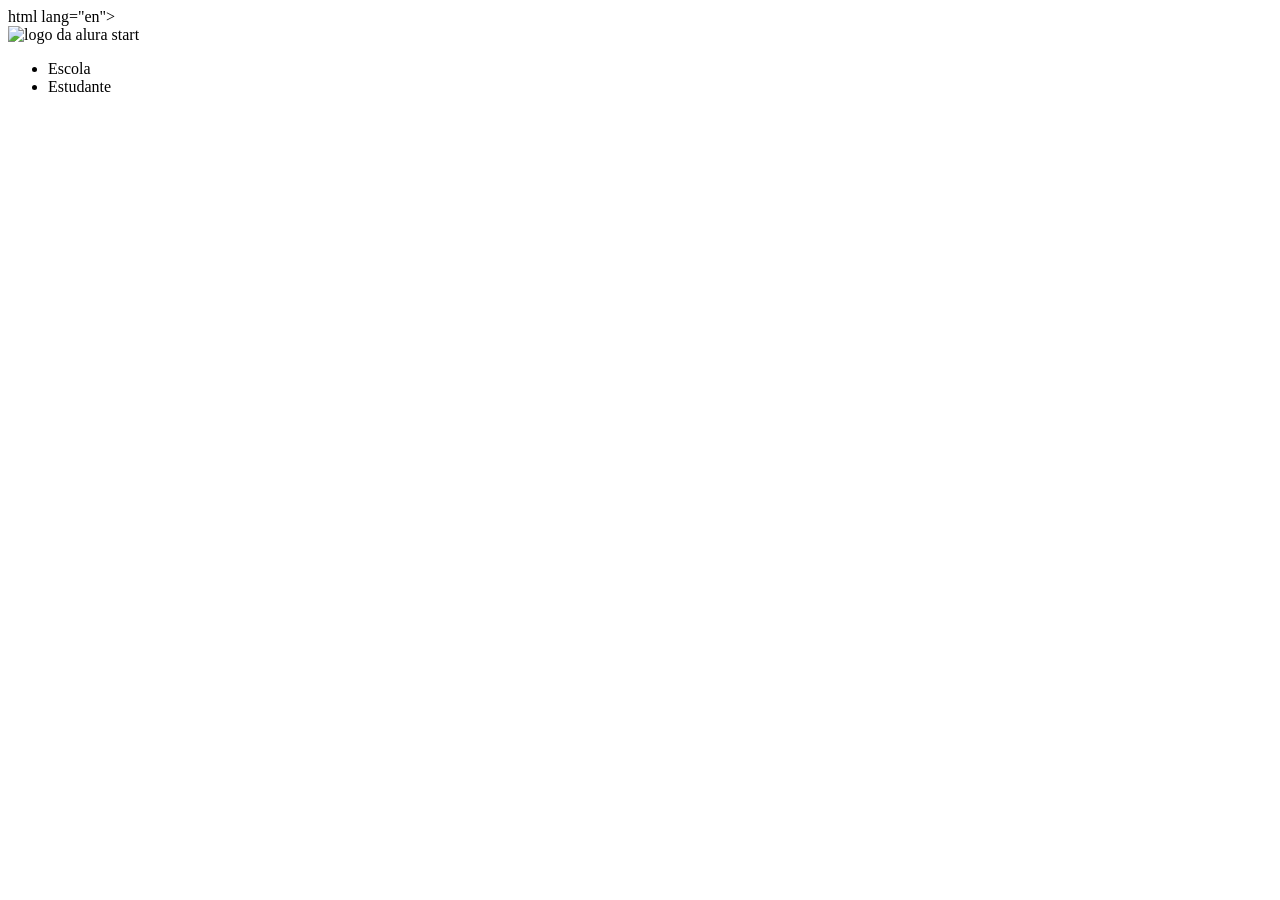
==== index.html @ dde352ac "Add files via upload" ====
html lang="en">
<head>
    <meta charset="UTF-8">
    <meta http-equiv="X-UA-Compatible" content="IE=edge">
    <meta name="viewport" content="width=device-width, initial-scale=1.0">
    <title>Document</title>
    <link rel="stylesheet" href="style.css">
</head>
<body>
    <header class="cabecalho">
        <img class="cabecalho-imagem" src="imagens.jpeg logo.png" alt="logo da alura start">
        <ul class="cabecalho-lista">
            <li class="cabecalho-lista-item">Escola</li>
            <li class="cabecalho-lista-item">Estudante</li>
        </ul>
    </header>
</body>
</html>
---- style.css ----
<html lang="en">
<head>
    <meta charset="UTF-8">
    <meta http-equiv="X-UA-Compatible" content="IE=edge">
    <meta name="viewport" content="width=device-width, initial-scale=1.0">
    <title>Document</title>
    <link rel="stylesheet" href="style.css">
</head>
<body>
    <header class="cabecalho">
        <img class="cabecalho-imagem" src="imagens.jpeg logo.png" alt="logo da alura start">
        <ul class="cabecalho-lista">
            <li class="cabecalho-lista-item">Escola</li>
            <li class="cabecalho-lista-item">Estudante</li>
        </ul>
    </header>
</body>
</html>
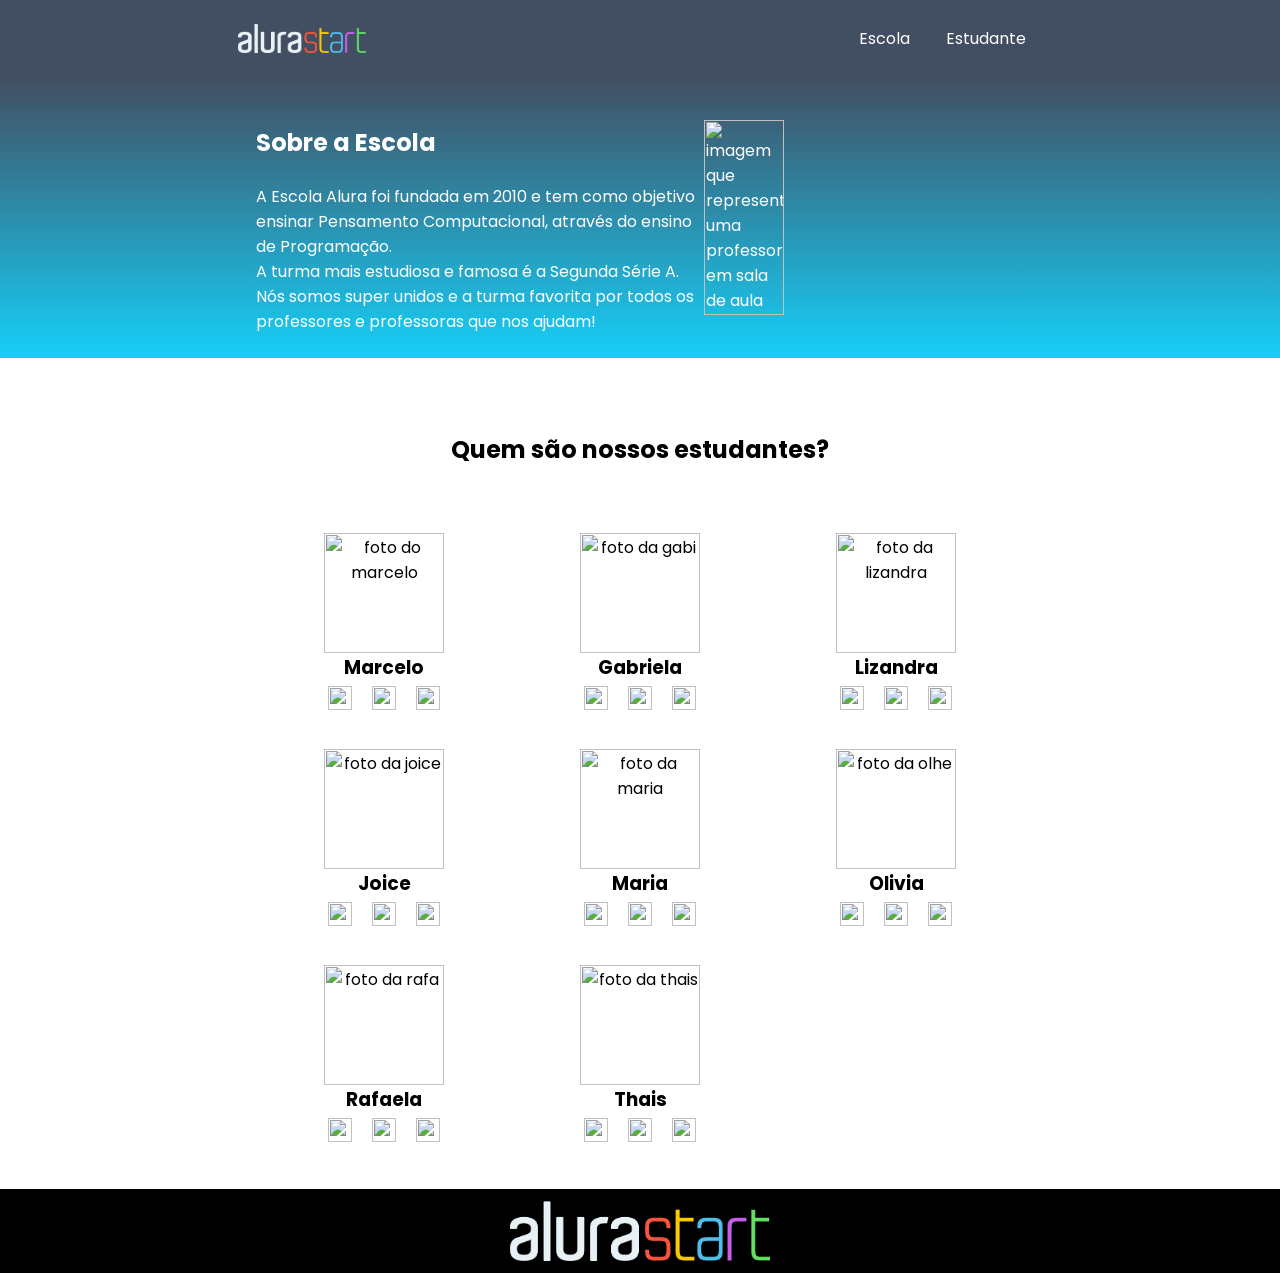
==== commit 1c8c0e78: "Add files via upload" ====
--- a/index.html
+++ b/index.html
@@ -1,18 +1,100 @@
-html lang="en">
+
+<html lang="en">
 <head>
     <meta charset="UTF-8">
     <meta http-equiv="X-UA-Compatible" content="IE=edge">
     <meta name="viewport" content="width=device-width, initial-scale=1.0">
-    <title>Document</title>
+    <title>Equipe Alura Start</title>
     <link rel="stylesheet" href="style.css">
+    <link rel="preconnect" href="https://fonts.googleapis.com">
+    <link rel="preconnect" href="https://fonts.gstatic.com" crossorigin>
+    <link href="https://fonts.googleapis.com/css2?family=Poppins&display=swap" rel="stylesheet">
 </head>
 <body>
     <header class="cabecalho">
-        <img class="cabecalho-imagem" src="imagens.jpeg logo.png" alt="logo da alura start">
+        <img class="cabecalho-imagem" src="image.png" alt="logo da alura start">
         <ul class="cabecalho-lista">
             <li class="cabecalho-lista-item">Escola</li>
             <li class="cabecalho-lista-item">Estudante</li>
         </ul>
     </header>
+    <section class="escola">
+        <div class="escola-div-conteudo">
+            <h2 class="escola-titulo">Sobre a Escola</h2>
+            <p class="escola-texto-um">A Escola Alura foi fundada em 2010 e tem como objetivo ensinar Pensamento Computacional, através do ensino de  Programação.</p>
+            <p class="escola-texto-dois">A turma mais estudiosa e famosa é a Segunda Série A. Nós somos super unidos e a turma favorita por todos os professores e professoras que nos ajudam!</p>
+        </div>
+        <img class="escola-imagem" src="Formula-bro.png" alt="imagem que representa uma professora em sala de aula">
+    </section>
+    <section class="estudante">
+        <h2 class="estudante-titulo">Quem são nossos estudantes?</h2>
+        <div class="estudante-todos">
+        <span></span>
+        <div class="estudante-div">
+            <img class="estudante-imagem" src="Marcelo.jpeg" alt="foto do marcelo">
+            <h3 class="estudante-nome">Marcelo</h3>
+            <a href="https://github.com/marcelopaludetto"><img class="estudante-icone" src="github.png" alt="icone github"></a>
+            <a href="https://linkedin.com/marcelopaludetto"><img class="estudante-icone" src="linkedin.png" alt="icone linkedin"></a>
+            <a href="https://instagram.com/marcelopaludetto"><img class="estudante-icone" src="instagram.png" alt="icone instagram"></a>
+        </div>
+        <div class="estudante-div">
+            <img class="estudante-imagem" src="Gabi.jpg" alt="foto da gabi">
+            <h3 class="estudante-nome">Gabriela</h3>
+            <a href="https://github.com/GabrielaM-L"><img class="estudante-icone" src="github.png" alt="icone github"></a>
+            <a href="https://www.linkedin.com/in/gabriela-marcomini-de-lima/"><img class="estudante-icone" src="linkedin.png" alt="icone linkedin"></a>
+            <a href="https://www.instagram.com/gabriela_marcomini/"><img class="estudante-icone" src="instagram.png" alt="icone instagram"></a>
+        </div>
+        <div class="estudante-div">
+            <img class="estudante-imagem" src="Liz.jpg" alt="foto da lizandra">
+            <h3 class="estudante-nome">Lizandra</h3>
+            <a href="https://github.com/LizandraDuarte40"><img class="estudante-icone" src="github.png" alt="icone github"></a>
+            <a href="https://www.linkedin.com/in/lizandrarlm-duarte/"><img class="estudante-icone" src="linkedin.png" alt="icone linkedin"></a>
+            <a href="https://www.instagram.com/lizandrarlm"><img class="estudante-icone" src="instagram.png" alt="icone instagram"></a>
+        </div>
+        <span></span>
+        <span></span>
+        <div class="estudante-div">
+            <img class="estudante-imagem" src="Joice.jpg" alt="foto da joice">
+            <h3 class="estudante-nome">Joice</h3>
+            <a href="https://github.com/JoiceAlura"><img class="estudante-icone" src="github.png" alt="icone github"></a>
+            <a href="https://www.linkedin.com/in/joicebarbaresco/"><img class="estudante-icone" src="linkedin.png" alt="icone linkedin"></a>
+            <a href="https://www.instagram.com/joicebarbaresco/"><img class="estudante-icone" src="instagram.png" alt="icone instagram"></a>
+        </div>
+        <div class="estudante-div">
+            <img class="estudante-imagem" src="Maria.jpg" alt="foto da maria">
+            <h3 class="estudante-nome">Maria</h3>
+            <a href="https://github.com/MagePSR"><img class="estudante-icone" src="github.png" alt="icone github"></a>
+            <a href="https://www.linkedin.com/in/mariageovanna"><img class="estudante-icone" src="linkedin.png" alt="icone linkedin"></a>
+            <a href="https://www.instagram.com/magpsr/"><img class="estudante-icone" src="instagram.png" alt="icone instagram"></a>
+        </div>
+        <div class="estudante-div">
+            <img class="estudante-imagem" src="Olivia.jpg" alt="foto da olhe">
+            <h3 class="estudante-nome">Olivia</h3>
+            <img class="estudante-icone" src="github.png" alt="icone github">
+            <a href="https://www.linkedin.com/in/olhe/"><img class="estudante-icone" src="linkedin.png" alt="icone linkedin"></a>
+            <a href="https://github.com/olhe12"><img class="estudante-icone" src="instagram.png" alt="icone instagram"></a>
+        </div>
+        <span></span>
+        <span></span>
+        <div class="estudante-div">
+            <img class="estudante-imagem" src="Rafa.jpg" alt="foto da rafa">
+            <h3 class="estudante-nome">Rafaela</h3>
+            <a href="https://github.com/rafaelamunhoz12"><img class="estudante-icone" src="github.png" alt="icone github"></a>
+            <a href="http://linkedin.com/in/rafaela-felix-munhoz-oliveira-02160a10a"><img class="estudante-icone" src="linkedin.png" alt="icone linkedin"></a>
+            <a href="https://www.instagram.com/rafafmo/"><img class="estudante-icone" src="instagram.png" alt="icone instagram"></a>
+        </div>
+        <div class="estudante-div">
+            <img class="estudante-imagem" src="Thais.jpg" alt="foto da thais">
+            <h3 class="estudante-nome">Thais</h3>
+            <a href="https://github.com/Thaispianucci"><img class="estudante-icone" src="github.png" alt="icone github"></a>
+            <a href="https://www.linkedin.com/in/thais-pianucci-benedicto-54a9a416/"><img class="estudante-icone" src="linkedin.png" alt="icone linkedin"></a>
+            <a href="https://www.instagram.com/thaispianucci/"><img class="estudante-icone" src="instagram.png" alt="icone instagram"></a>
+        </div>
+
+    </div>
+    </section>
+    <footer class="rodape">
+        <img class="rodape-imagem"src="image.png" alt="logo da alura start">
+    </footer>
 </body>
 </html>
--- a/style.css
+++ b/style.css
@@ -1,18 +1,220 @@
-<html lang="en">
-<head>
-    <meta charset="UTF-8">
-    <meta http-equiv="X-UA-Compatible" content="IE=edge">
-    <meta name="viewport" content="width=device-width, initial-scale=1.0">
-    <title>Document</title>
-    <link rel="stylesheet" href="style.css">
-</head>
-<body>
-    <header class="cabecalho">
-        <img class="cabecalho-imagem" src="imagens.jpeg logo.png" alt="logo da alura start">
-        <ul class="cabecalho-lista">
-            <li class="cabecalho-lista-item">Escola</li>
-            <li class="cabecalho-lista-item">Estudante</li>
-        </ul>
-    </header>
-</body>
-</html>
+header {
+    background-color: #424E61;
+    color: white;
+}
+*{
+    margin: 0;
+    padding: 0;
+}
+
+.cabecalho {
+    background-color: #424E61;
+    color: white;
+    display: flex;
+    justify-content: space-around;
+    align-items: center;
+    padding: 24px 0;
+}
+
+.cabecalho-imagem{
+    width: 20%;
+}
+
+.cabecalho-lista-item{
+    display: inline-block;
+    margin: 0 16px;
+    font-size: 24px;
+}
+* {
+    margin: 0;
+    padding: 0;
+}
+
+.cabecalho {
+    background-color: #424E61;
+    color: white;
+    display: flex;
+    justify-content: space-around;
+    align-items: center;
+    padding: 24px 0;
+}
+
+.cabecalho-imagem{
+    width: 15%;
+}
+
+.cabecalho-lista-item{
+    display: inline-block;
+    margin: 0 16px;
+    font-size: 20px;
+}
+
+.escola-imagem{
+    width: 25%;
+}
+
+.escola{
+    background-image: linear-gradient(#424E61,#16CFF8);
+    color:white;
+    display: flex;
+    justify-content: center;
+    align-items: center;
+    padding: 24px 0;
+}
+
+.escola-div-conteudo{
+    width: 35%;
+}
+.escola-titulo{
+    padding: 24px 0;
+}
+*{
+    margin: 0;
+    padding: 0;
+}
+body {
+    font-family: 'Poppins', sans-serif;
+}
+.cabecalho {
+    background-color: #424E61;
+    color: white;
+    display: flex;
+    justify-content: space-around;
+    align-items: center;
+    padding: 24px 0;
+}
+
+.cabecalho-imagem{
+    width: 10%;
+}
+
+.cabecalho-lista-item{
+    display: inline-block;
+    margin: 0 16px;
+    font-size: 16px;
+}
+
+.escola-imagem{
+    width: 25%;
+}
+
+.escola{
+    background-image: linear-gradient(#424E61,#16CFF8);
+    color:white;
+    display: flex;
+    justify-content: center;
+    align-items: center;
+    padding: 24px 0;
+}
+
+.escola-div-conteudo{
+    width: 35%;
+}
+
+
+.escola-titulo{
+    padding: 24px 0;
+}
+
+.estudante{
+    padding: 24px 0;
+}
+.estudante-imagem{
+    width: 120px;
+}
+
+.estudante-icone{
+    width: 24px;
+    padding: 4px 8px;
+}
+
+.estudante-div{
+    text-align: center;
+    padding: 16px 0;
+}
+*{
+    margin: 0;
+    padding: 0;
+}
+body {
+    font-family: 'Poppins', sans-serif;
+}
+.cabecalho {
+    background-color: #424E61;
+    color: white;
+    display: flex;
+    justify-content: space-around;
+    align-items: center;
+    padding: 24px 0;
+}
+
+.cabecalho-imagem{
+    width: 10%;
+}
+
+.cabecalho-lista-item{
+    display: inline-block;
+    margin: 0 16px;
+    font-size: 16px;
+}
+
+.escola-imagem{
+    width: 25%;
+}
+
+.escola{
+    background-image: linear-gradient(#424E61,#16CFF8);
+    color:white;
+    display: flex;
+    justify-content: center;
+    align-items: center;
+    padding: 24px 0;
+}
+
+.escola-div-conteudo{
+    width: 35%;
+}
+
+
+.escola-titulo{
+    padding: 24px 0;
+}
+
+.estudante{
+    padding: 24px 0;
+}
+.estudante-imagem{
+    width: 120px;
+}
+
+.estudante-icone{
+    width: 24px;
+    padding: 4px 8px;
+}
+
+.estudante-div{
+    text-align: center;
+    padding: 16px 0;
+}
+
+.estudante-titulo{
+    text-align: center;
+    padding: 50px 0;
+}
+
+.estudante-todos{
+    display: grid;
+    grid-template-columns: 20% 20% 20% 20% 20%;
+}
+
+.rodape{
+    background-color: black;
+    text-align: center;
+}
+
+.rodape-imagem{
+    height: 60px;
+    padding: 12px 0;
+   
+}
+
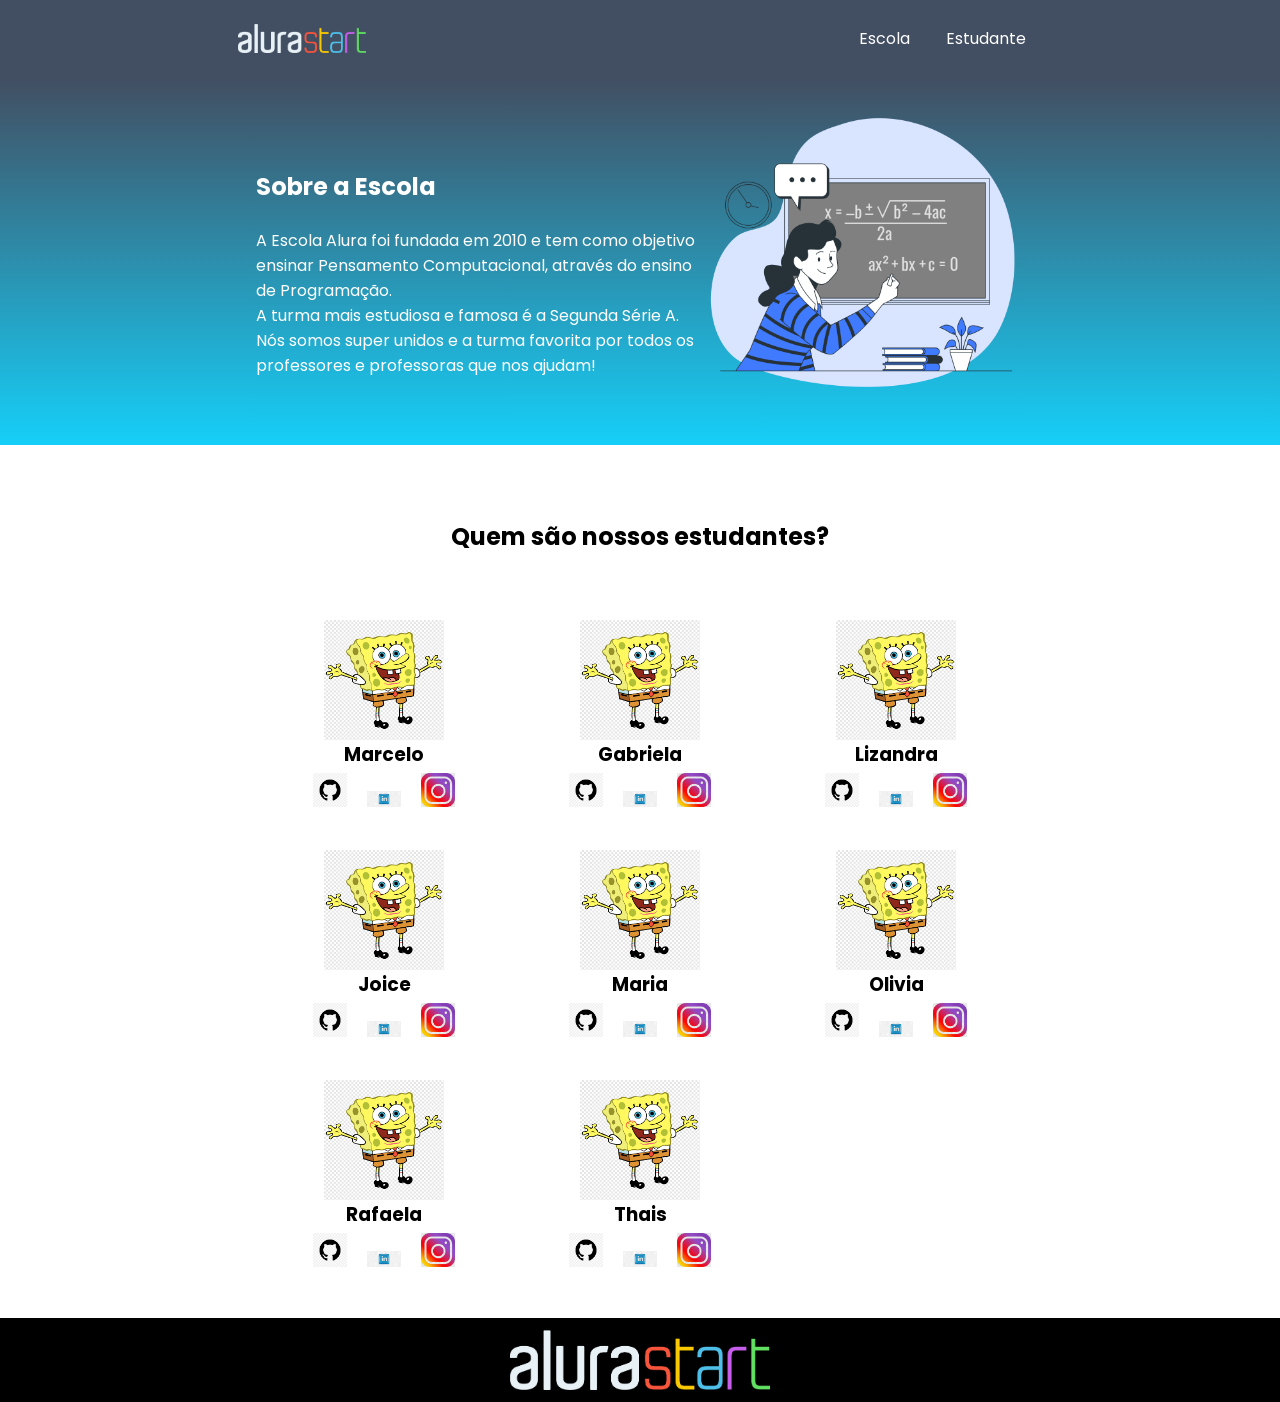
==== commit baf99fdc: "Add files via upload" ====
--- a/index.html
+++ b/index.html
@@ -24,71 +24,71 @@
             <p class="escola-texto-um">A Escola Alura foi fundada em 2010 e tem como objetivo ensinar Pensamento Computacional, através do ensino de  Programação.</p>
             <p class="escola-texto-dois">A turma mais estudiosa e famosa é a Segunda Série A. Nós somos super unidos e a turma favorita por todos os professores e professoras que nos ajudam!</p>
         </div>
-        <img class="escola-imagem" src="Formula-bro.png" alt="imagem que representa uma professora em sala de aula">
+        <img class="escola-imagem" src="image copy.png" alt="imagem que representa uma professora em sala de aula">
     </section>
     <section class="estudante">
         <h2 class="estudante-titulo">Quem são nossos estudantes?</h2>
         <div class="estudante-todos">
         <span></span>
         <div class="estudante-div">
-            <img class="estudante-imagem" src="Marcelo.jpeg" alt="foto do marcelo">
+            <img class="estudante-imagem" src="download.png" alt="foto do marcelo">
             <h3 class="estudante-nome">Marcelo</h3>
-            <a href="https://github.com/marcelopaludetto"><img class="estudante-icone" src="github.png" alt="icone github"></a>
-            <a href="https://linkedin.com/marcelopaludetto"><img class="estudante-icone" src="linkedin.png" alt="icone linkedin"></a>
-            <a href="https://instagram.com/marcelopaludetto"><img class="estudante-icone" src="instagram.png" alt="icone instagram"></a>
+            <a href="https://github.com/marcelopaludetto"><img class="estudante-icone" src="download (1).png" alt="icone github"></a>
+            <a href="https://linkedin.com/marcelopaludetto"><img class="estudante-icone" src="png-transparent-linkedin-communication-linkedin-corporation-corporation-3d-linkedin-3d-linkedin-logo-3d-icon.png" alt="icone linkedin"></a>
+            <a href="https://instagram.com/marcelopaludetto"><img class="estudante-icone" src="gratis-png-instagram.png" alt="icone instagram"></a>
         </div>
         <div class="estudante-div">
-            <img class="estudante-imagem" src="Gabi.jpg" alt="foto da gabi">
+            <img class="estudante-imagem" src="download.png" alt="foto da gabi">
             <h3 class="estudante-nome">Gabriela</h3>
-            <a href="https://github.com/GabrielaM-L"><img class="estudante-icone" src="github.png" alt="icone github"></a>
-            <a href="https://www.linkedin.com/in/gabriela-marcomini-de-lima/"><img class="estudante-icone" src="linkedin.png" alt="icone linkedin"></a>
-            <a href="https://www.instagram.com/gabriela_marcomini/"><img class="estudante-icone" src="instagram.png" alt="icone instagram"></a>
+            <a href="https://github.com/GabrielaM-L"><img class="estudante-icone" src="download (1).png" alt="icone github"></a>
+            <a href="https://www.linkedin.com/in/gabriela-marcomini-de-lima/"><img class="estudante-icone" src="png-transparent-linkedin-communication-linkedin-corporation-corporation-3d-linkedin-3d-linkedin-logo-3d-icon.png" alt="icone linkedin"></a>
+            <a href="https://www.instagram.com/gabriela_marcomini/"><img class="estudante-icone" src="gratis-png-instagram.png" alt="icone instagram"></a>
         </div>
         <div class="estudante-div">
-            <img class="estudante-imagem" src="Liz.jpg" alt="foto da lizandra">
+            <img class="estudante-imagem" src="download.png" alt="foto da lizandra">
             <h3 class="estudante-nome">Lizandra</h3>
-            <a href="https://github.com/LizandraDuarte40"><img class="estudante-icone" src="github.png" alt="icone github"></a>
-            <a href="https://www.linkedin.com/in/lizandrarlm-duarte/"><img class="estudante-icone" src="linkedin.png" alt="icone linkedin"></a>
-            <a href="https://www.instagram.com/lizandrarlm"><img class="estudante-icone" src="instagram.png" alt="icone instagram"></a>
+            <a href="https://github.com/LizandraDuarte40"><img class="estudante-icone" src="download (1).png" alt="icone github"></a>
+            <a href="https://www.linkedin.com/in/lizandrarlm-duarte/"><img class="estudante-icone" src="png-transparent-linkedin-communication-linkedin-corporation-corporation-3d-linkedin-3d-linkedin-logo-3d-icon.png" alt="icone linkedin"></a>
+            <a href="https://www.instagram.com/lizandrarlm"><img class="estudante-icone" src="gratis-png-instagram.png" alt="icone instagram"></a>
         </div>
         <span></span>
         <span></span>
         <div class="estudante-div">
-            <img class="estudante-imagem" src="Joice.jpg" alt="foto da joice">
+            <img class="estudante-imagem" src="download.png" alt="foto da joice">
             <h3 class="estudante-nome">Joice</h3>
-            <a href="https://github.com/JoiceAlura"><img class="estudante-icone" src="github.png" alt="icone github"></a>
-            <a href="https://www.linkedin.com/in/joicebarbaresco/"><img class="estudante-icone" src="linkedin.png" alt="icone linkedin"></a>
-            <a href="https://www.instagram.com/joicebarbaresco/"><img class="estudante-icone" src="instagram.png" alt="icone instagram"></a>
+            <a href="https://github.com/JoiceAlura"><img class="estudante-icone" src="download (1).png" alt="icone github"></a>
+            <a href="https://www.linkedin.com/in/joicebarbaresco/"><img class="estudante-icone" src="png-transparent-linkedin-communication-linkedin-corporation-corporation-3d-linkedin-3d-linkedin-logo-3d-icon.png" alt="icone linkedin"></a>
+            <a href="https://www.instagram.com/joicebarbaresco/"><img class="estudante-icone" src="gratis-png-instagram.png" alt="icone instagram"></a>
         </div>
         <div class="estudante-div">
-            <img class="estudante-imagem" src="Maria.jpg" alt="foto da maria">
+            <img class="estudante-imagem" src="download.png" alt="foto da maria">
             <h3 class="estudante-nome">Maria</h3>
-            <a href="https://github.com/MagePSR"><img class="estudante-icone" src="github.png" alt="icone github"></a>
-            <a href="https://www.linkedin.com/in/mariageovanna"><img class="estudante-icone" src="linkedin.png" alt="icone linkedin"></a>
-            <a href="https://www.instagram.com/magpsr/"><img class="estudante-icone" src="instagram.png" alt="icone instagram"></a>
+            <a href="https://github.com/MagePSR"><img class="estudante-icone" src="download (1).png" alt="icone github"></a>
+            <a href="https://www.linkedin.com/in/mariageovanna"><img class="estudante-icone" src="png-transparent-linkedin-communication-linkedin-corporation-corporation-3d-linkedin-3d-linkedin-logo-3d-icon.png" alt="icone linkedin"></a>
+            <a href="https://www.instagram.com/magpsr/"><img class="estudante-icone" src="gratis-png-instagram.png" alt="icone instagram"></a>
         </div>
         <div class="estudante-div">
-            <img class="estudante-imagem" src="Olivia.jpg" alt="foto da olhe">
+            <img class="estudante-imagem" src="download.png" alt="foto da olhe">
             <h3 class="estudante-nome">Olivia</h3>
-            <img class="estudante-icone" src="github.png" alt="icone github">
-            <a href="https://www.linkedin.com/in/olhe/"><img class="estudante-icone" src="linkedin.png" alt="icone linkedin"></a>
-            <a href="https://github.com/olhe12"><img class="estudante-icone" src="instagram.png" alt="icone instagram"></a>
+            <img class="estudante-icone" src="download (1).png" alt="icone github">
+            <a href="https://www.linkedin.com/in/olhe/"><img class="estudante-icone" src="png-transparent-linkedin-communication-linkedin-corporation-corporation-3d-linkedin-3d-linkedin-logo-3d-icon.png" alt="icone linkedin"></a>
+            <a href="https://github.com/olhe12"><img class="estudante-icone" src="gratis-png-instagram.png" alt="icone instagram"></a>
         </div>
         <span></span>
         <span></span>
         <div class="estudante-div">
-            <img class="estudante-imagem" src="Rafa.jpg" alt="foto da rafa">
+            <img class="estudante-imagem" src="download.png" alt="foto da rafa">
             <h3 class="estudante-nome">Rafaela</h3>
-            <a href="https://github.com/rafaelamunhoz12"><img class="estudante-icone" src="github.png" alt="icone github"></a>
-            <a href="http://linkedin.com/in/rafaela-felix-munhoz-oliveira-02160a10a"><img class="estudante-icone" src="linkedin.png" alt="icone linkedin"></a>
-            <a href="https://www.instagram.com/rafafmo/"><img class="estudante-icone" src="instagram.png" alt="icone instagram"></a>
+            <a href="https://github.com/rafaelamunhoz12"><img class="estudante-icone" src="download (1).png" alt="icone github"></a>
+            <a href="http://linkedin.com/in/rafaela-felix-munhoz-oliveira-02160a10a"><img class="estudante-icone" src="png-transparent-linkedin-communication-linkedin-corporation-corporation-3d-linkedin-3d-linkedin-logo-3d-icon.png" alt="icone linkedin"></a>
+            <a href="https://www.instagram.com/rafafmo/"><img class="estudante-icone" src="gratis-png-instagram.png" alt="icone instagram"></a>
         </div>
         <div class="estudante-div">
-            <img class="estudante-imagem" src="Thais.jpg" alt="foto da thais">
+            <img class="estudante-imagem" src="download.png" alt="foto da thais">
             <h3 class="estudante-nome">Thais</h3>
-            <a href="https://github.com/Thaispianucci"><img class="estudante-icone" src="github.png" alt="icone github"></a>
-            <a href="https://www.linkedin.com/in/thais-pianucci-benedicto-54a9a416/"><img class="estudante-icone" src="linkedin.png" alt="icone linkedin"></a>
-            <a href="https://www.instagram.com/thaispianucci/"><img class="estudante-icone" src="instagram.png" alt="icone instagram"></a>
+            <a href="https://github.com/Thaispianucci"><img class="estudante-icone" src="download (1).png" alt="icone github"></a>
+            <a href="https://www.linkedin.com/in/thais-pianucci-benedicto-54a9a416/"><img class="estudante-icone" src="png-transparent-linkedin-communication-linkedin-corporation-corporation-3d-linkedin-3d-linkedin-logo-3d-icon.png" alt="icone linkedin"></a>
+            <a href="https://www.instagram.com/thaispianucci/"><img class="estudante-icone" src="gratis-png-instagram.png" alt="icone instagram"></a>
         </div>
 
     </div>
--- a/style.css
+++ b/style.css
@@ -124,7 +124,7 @@
 }
 
 .estudante-icone{
-    width: 24px;
+    width: 34px;
     padding: 4px 8px;
 }
 
@@ -188,7 +188,7 @@
 }
 
 .estudante-icone{
-    width: 24px;
+    width: 34px;
     padding: 4px 8px;
 }
 
